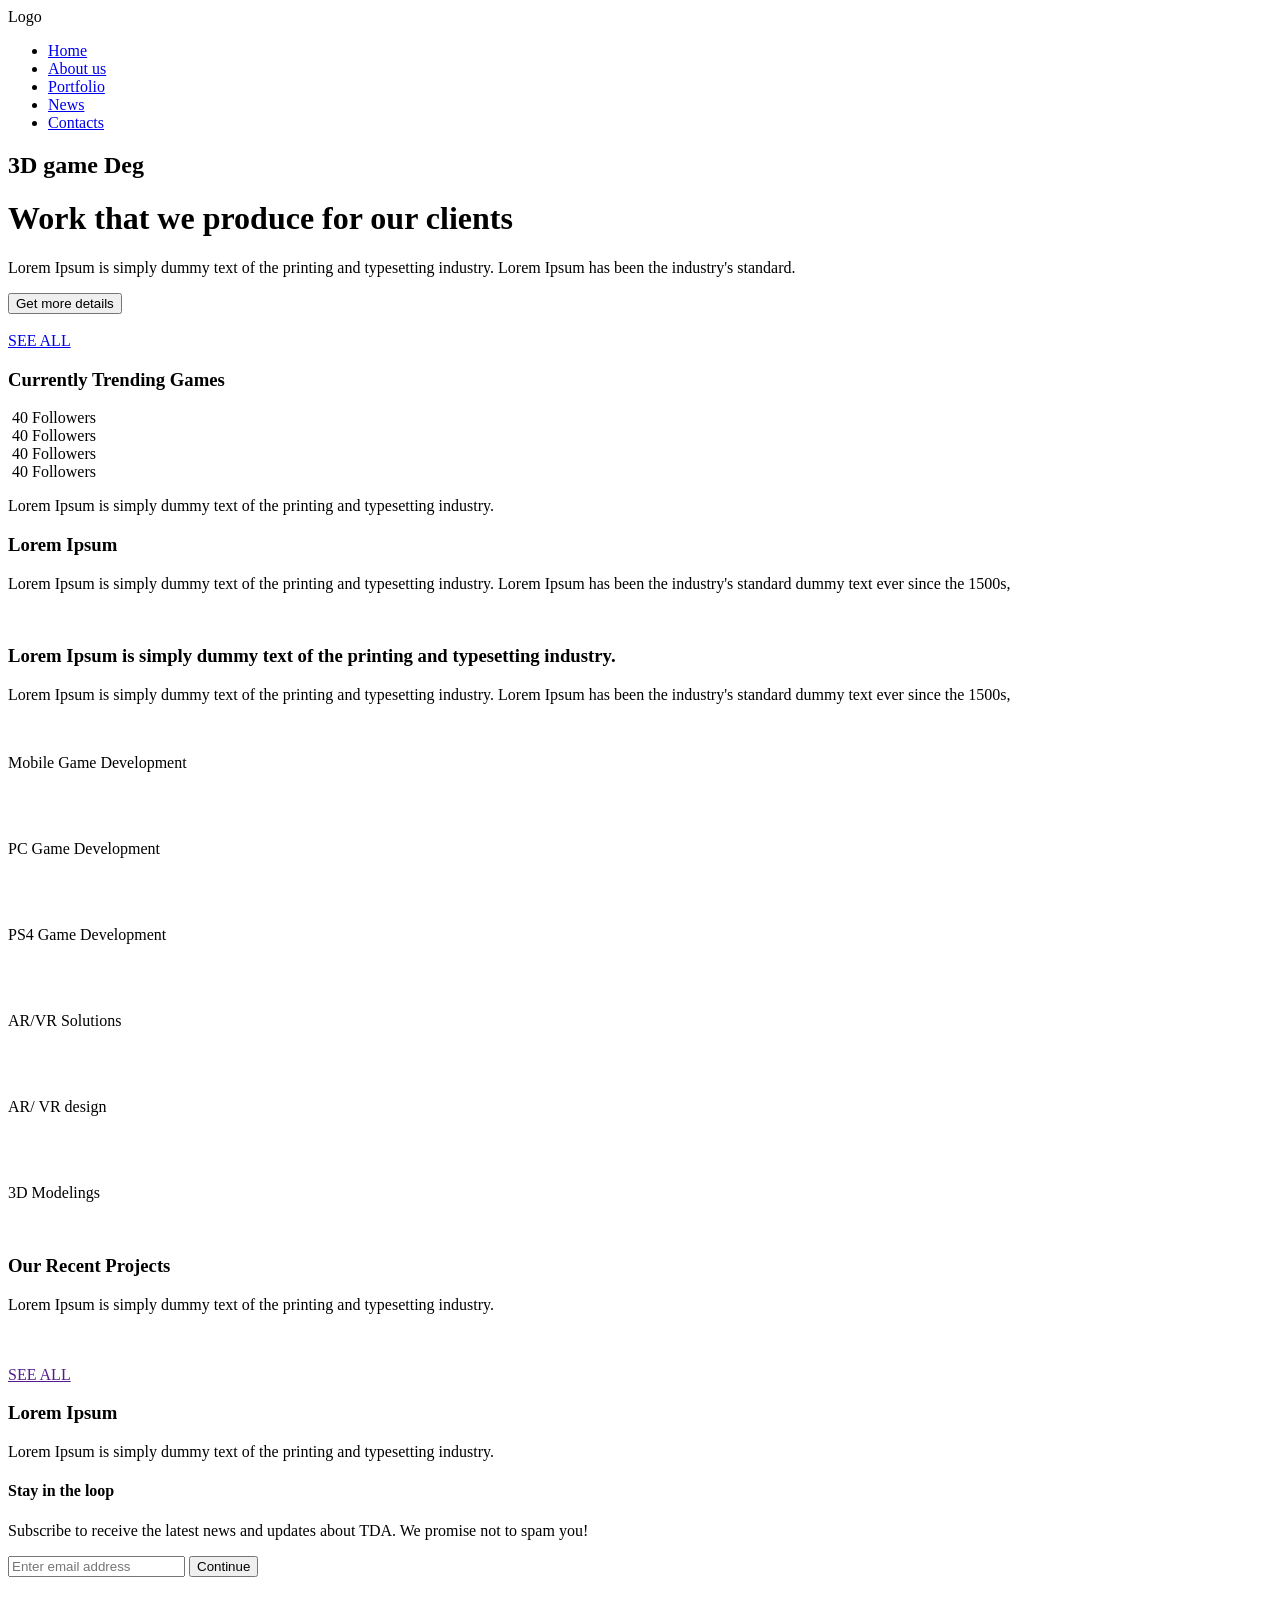
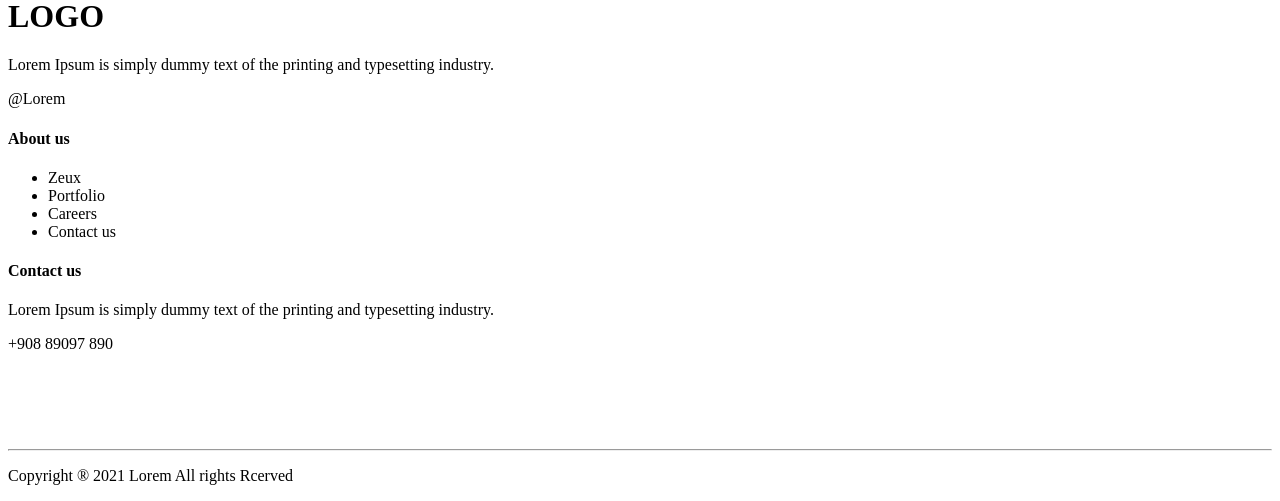
==== index.html @ a77f90f7 "Add files via upload" ====
<!DOCTYPE html>
<html lang="en">
<head>
    <meta charset="UTF-8">
    <meta name="Virsaviya Vishnevskaa" content="width=device-width, initial-scale=1.0">
    <title>Game Website</title>
    <link rel="stylesheet" href="/css/main.css">
</head>
<body>
    <div class="wrapper">
       <header class="container">
        <span class="logo">Logo</span>
        <nav>
            <ul>
                <li class="active"><a href="/">Home</a></li>
                <li><a href="/about.html">About us</a></li>
                <li><a href="/services.html">Portfolio</a></li>
                <li><a href="/news.html">News</a></li>
                <li class="btn"><a href="/contacts.html">Contacts</a></li>
            </ul>
        </nav>
        </header>
        <div class="hero container">
        <div class="hero-info">
            <h2>3D game Deg</h2>
            <h1>Work that we produce for our clients</h1>
            <p>Lorem Ipsum is simply dummy text of the printing and typesetting industry. Lorem Ipsum has been the industry's standard.</p>
            <button class="btn">Get more details</button>
        </div>
        <img src="img/joystick.svg" alt="">
       </div>
       <div class="container trending">
        <a href="#" class="see-all">SEE ALL</a>
        <h3>Currently Trending Games</h3>
        

        <div class="games">
            <div class="block">
                <img src="/img/game1.png" alt="">
                <span><img src="/img/fire 1.svg" alt="">40 Followers</span>
            </div>
            <div class="block">
                <img src="/img/game2.png" alt="">
                <span><img src="/img/fire 1.svg" alt="">40 Followers</span>
            </div>
            <div class="block">
                <img src="/img/game3.png" alt="">
                <span><img src="/img/fire 1.svg" alt="">40 Followers</span>
            </div>
            <div class="block">
                <img src="/img/game4.png" alt="">
                <span><img src="/img/fire 1.svg" alt="">40 Followers</span>
            </div>
        </div>
       </div>

       <div class="container big-text">
        <p>Lorem Ipsum is simply dummy text of the printing and typesetting industry.</p>
       </div>
       <div class="container banner">
        <h3>Lorem Ipsum</h3>
        <p>Lorem Ipsum is simply dummy text of the printing and typesetting industry. Lorem Ipsum has been the industry's standard dummy text ever since the 1500s,</p>
        <img src="/img/banner.png" alt="">
       </div>
     </div>
     <div class="features">
        <div class="container">
            <h3>Lorem Ipsum is simply dummy text of the printing and typesetting industry.</h3>
            <p>Lorem Ipsum is simply dummy text of the printing and typesetting industry. Lorem Ipsum has been the industry's standard dummy text ever since the 1500s,</p>
            <div class="info">
                <div class="block">
                    <img src="/img/feature1.png" alt="">
                    <p>Mobile Game Development</p>
                    <img src="/img/arrow 1.png" alt="">
                </div>
                 <div class="block">
                    <img src="/img/feature 2.png" alt="">
                    <p>PC Game Development</p>
                    <img src="/img/arrow 1.png" alt="">
                </div>
                 <div class="block">
                    <img src="/img/feature 3.png" alt="">
                    <p>PS4 Game Development</p>
                    <img src="/img/arrow 1.png" alt="">
                </div>
                 <div class="block">
                    <img src="/img/feature 4.png" alt="">
                    <p>AR/VR Solutions</p>
                    <img src="/img/arrow 1.png" alt="">
                </div>
                 <div class="block">
                    <img src="/img/feature 5.png" alt="">
                    <p>AR/ VR design</p>
                    <img src="/img/arrow 1.png" alt="">
                </div>
                 <div class="block">
                    <img src="/img/feature 6.png" alt="">
                    <p>3D Modelings</p>
                    <img src="/img/arrow 1.png" alt="">
                </div>
            </div>
        </div>
     </div>
     <div class="wrapper">
        <div class="container projects">
            <h3>Our Recent Projects</h3>
            <p>Lorem Ipsum is simply dummy text of the printing and typesetting industry. </p>
            <div class="images">
                <img src="/img/image1.png" alt="">
                <img src="/img/image2.png" alt="">
                <img src="/img/image3.png" alt="">
            </div>
             <div class="images">
                <img src="/img/image4.png" alt="">
                <img src="/img/image5.png" alt="">
                <img src="/img/image6.png" alt="">
            </div>
            <a href="" class="see-all">SEE ALL</a>
        </div>
        <div class="container email">
            <h3>Lorem Ipsum</h3>
            <p>Lorem Ipsum is simply dummy text of the printing and typesetting industry. </p>
            <div class="block">
                <div>
                    <h4>Stay in the loop</h4>
                    <p>Subscribe to receive the latest news and updates about TDA.
We promise not to spam you! </p>
                </div>
                <div>
                    <input type="email" id="emailField" placeholder="Enter email address">
                    <button onclick="checkEmail()">Continue</button>
                </div>
            </div>
        </div>
     </div>

     <footer>
        <div class="container footer-block">
            <div>
                <h1>LOGO</h1>
                <p>Lorem Ipsum is simply dummy text of the printing and typesetting industry. </p>
                <p>@Lorem</p>
            </div>
            <div>
                <h4>About us</h4>
                <ul>
                    <li>Zeux</li>
                    <li>Portfolio</li>
                    <li>Careers</li>
                    <li>Contact us</li>
                </ul>
            </div>
            <div>
                <h4>Contact us</h4>
                <p>Lorem Ipsum is simply dummy text of the printing and typesetting industry. </p>
                <p>+908 89097 890</p>
            </div>
            <div class="footer-dots">
                <div class="footer-dot"><img src="/img/facebook 1.png" alt=""></div>
                <div class="footer-dot"><img src="/img/instagram 1.png" alt=""></div>
                <div class="footer-dot"><img src="/img/twitter 1.png" alt=""></div>
                <div class="footer-dot"><img src="/img/linkedin 1.png" alt=""></div>
            </div>
        </div>
        <hr>
        <p>Copyright ® 2021 Lorem All rights Rcerved</p>
    </footer>


     <script>
        function checkEmail(){
            let email = document.querySelector('#emailField').value;
            if(!email.includes('@')) alert('Нет символа @');
            else if(!email.includes('.')) alert('Нет символа .');
            else alert('Все отлично');
        }
     </script>
</body>
</html>
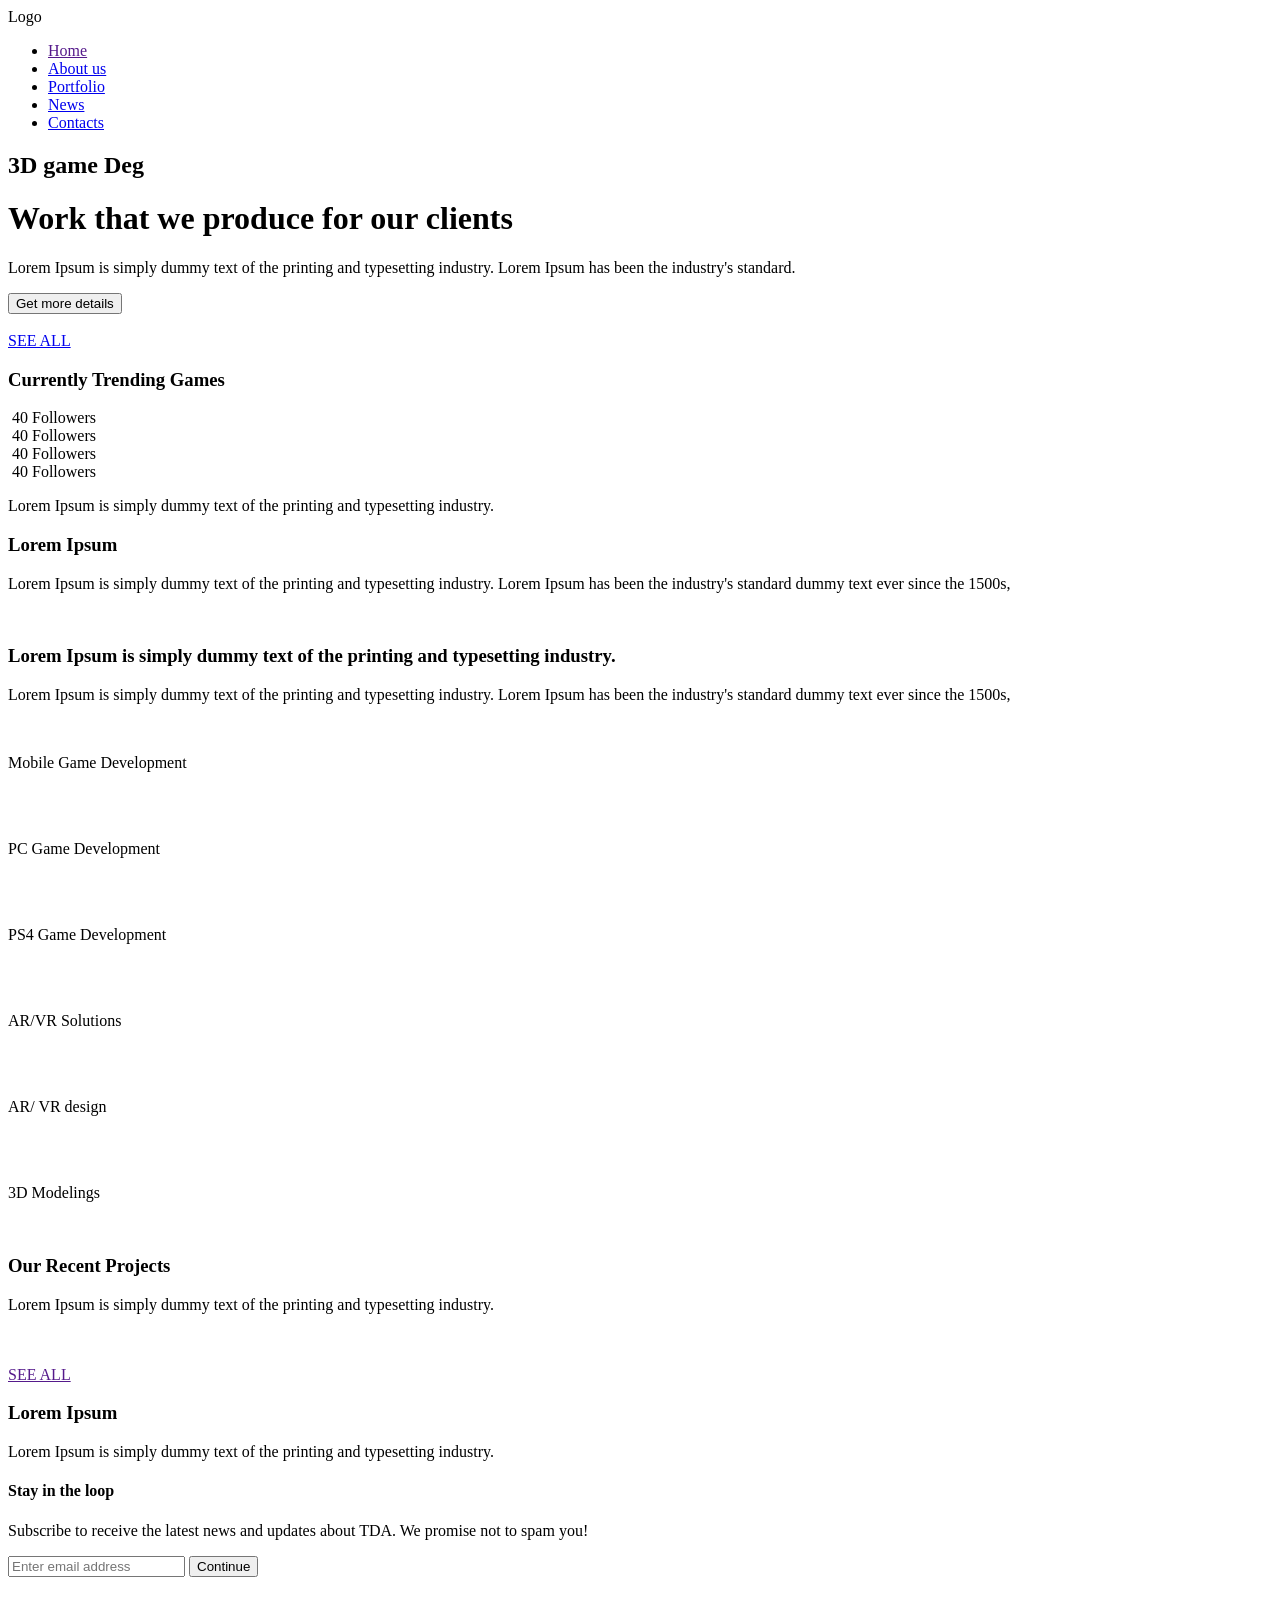
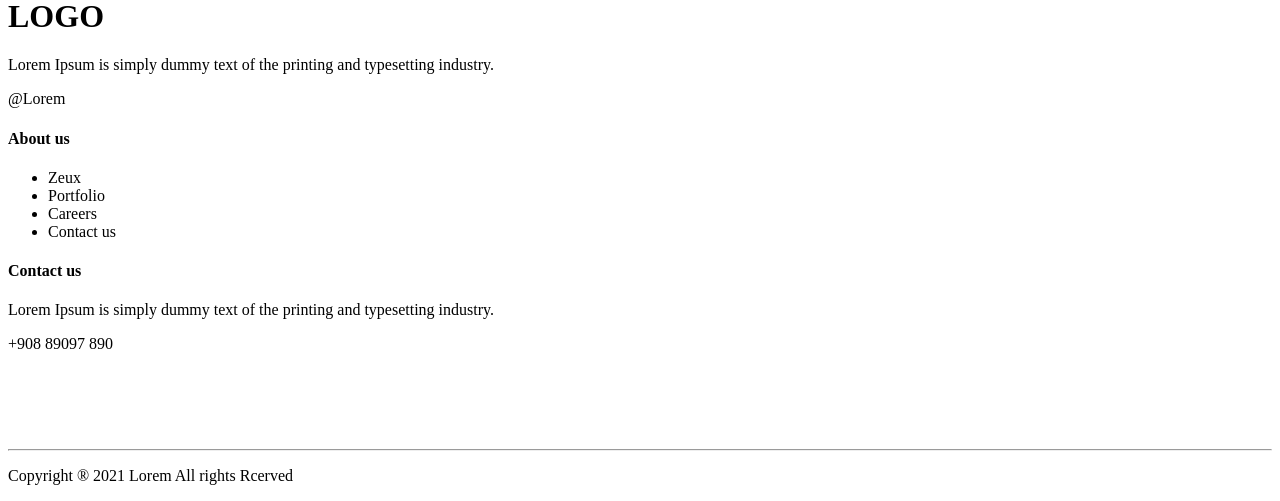
==== commit 4efe0f69: "Add files via upload" ====
--- a/index.html
+++ b/index.html
@@ -4,7 +4,7 @@
     <meta charset="UTF-8">
     <meta name="Virsaviya Vishnevskaa" content="width=device-width, initial-scale=1.0">
     <title>Game Website</title>
-    <link rel="stylesheet" href="/css/main.css">
+    <link rel="stylesheet" href="css/main.css">
 </head>
 <body>
     <div class="wrapper">
@@ -12,11 +12,11 @@
         <span class="logo">Logo</span>
         <nav>
             <ul>
-                <li class="active"><a href="/">Home</a></li>
-                <li><a href="/about.html">About us</a></li>
-                <li><a href="/services.html">Portfolio</a></li>
-                <li><a href="/news.html">News</a></li>
-                <li class="btn"><a href="/contacts.html">Contacts</a></li>
+                <li class="active"><a href="">Home</a></li>
+                <li><a href="about.html">About us</a></li>
+                <li><a href="services.html">Portfolio</a></li>
+                <li><a href="news.html">News</a></li>
+                <li class="btn"><a href="contacts.html">Contacts</a></li>
             </ul>
         </nav>
         </header>
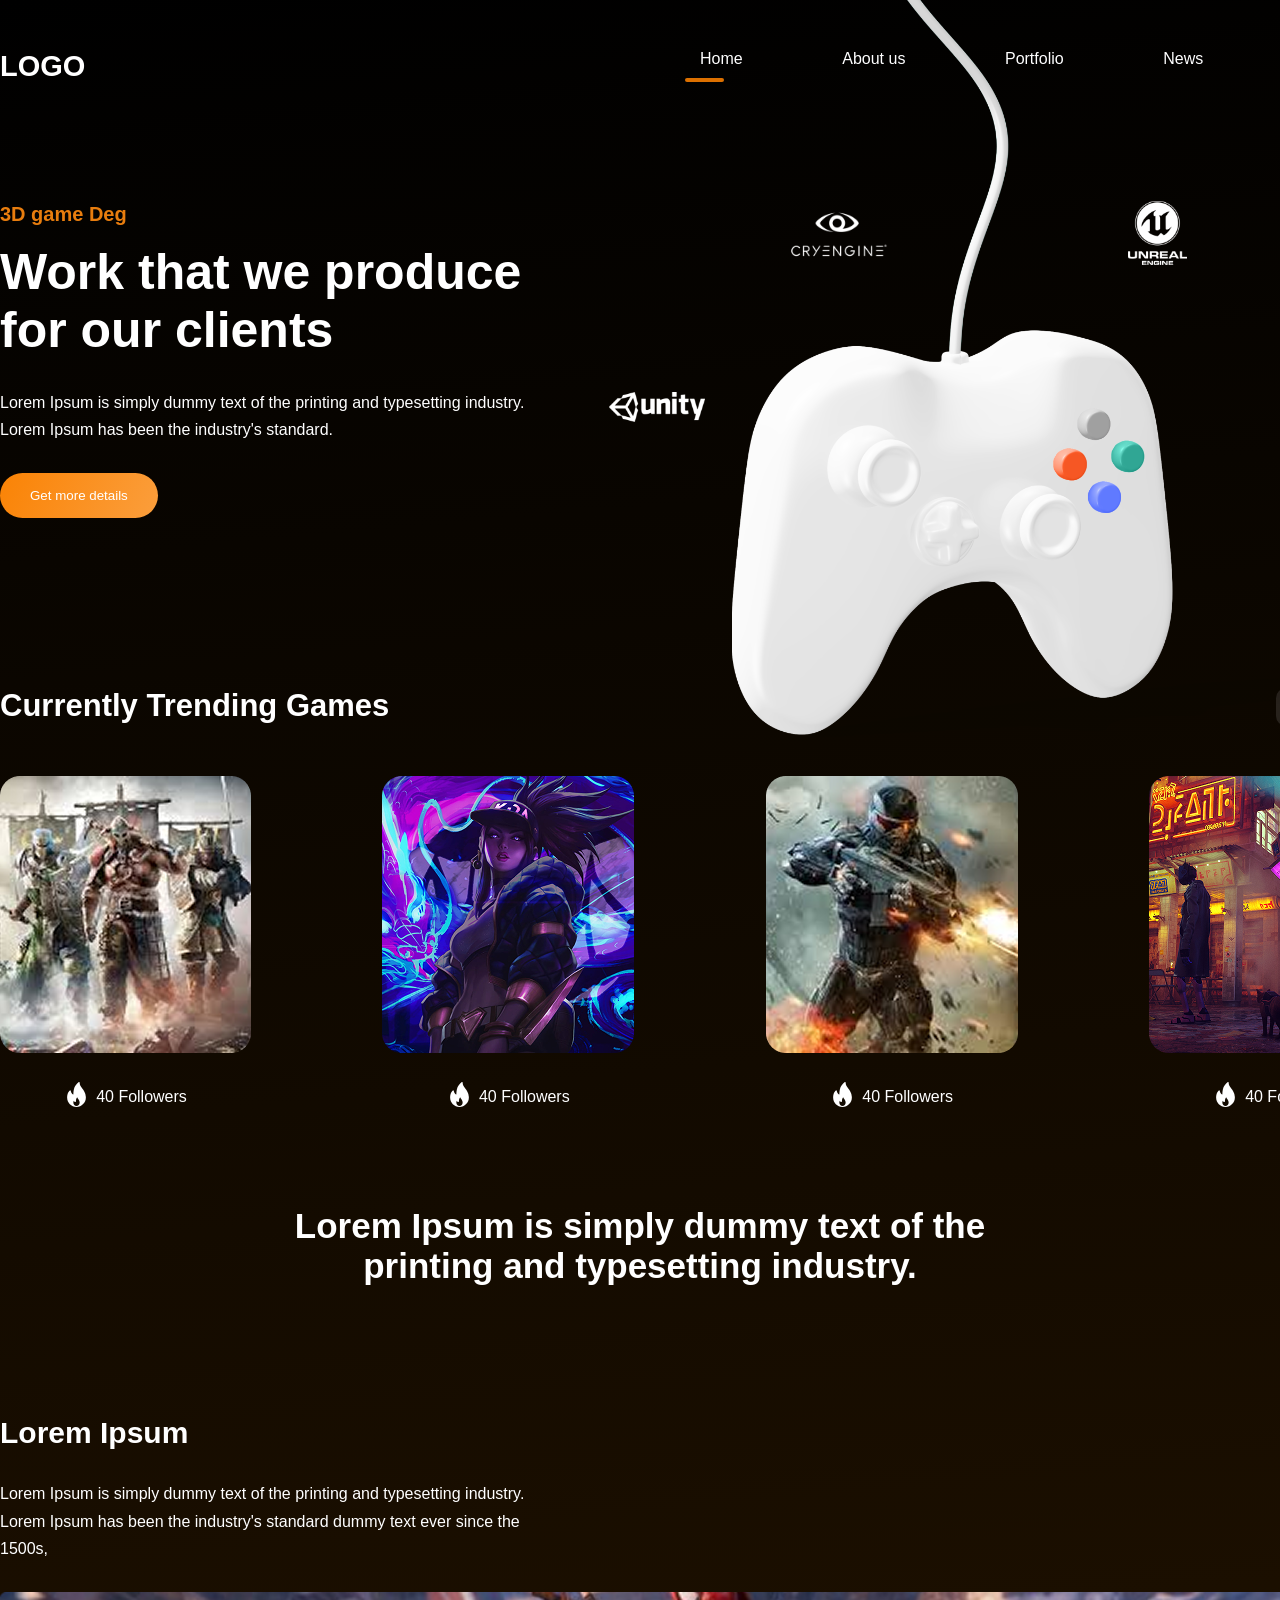
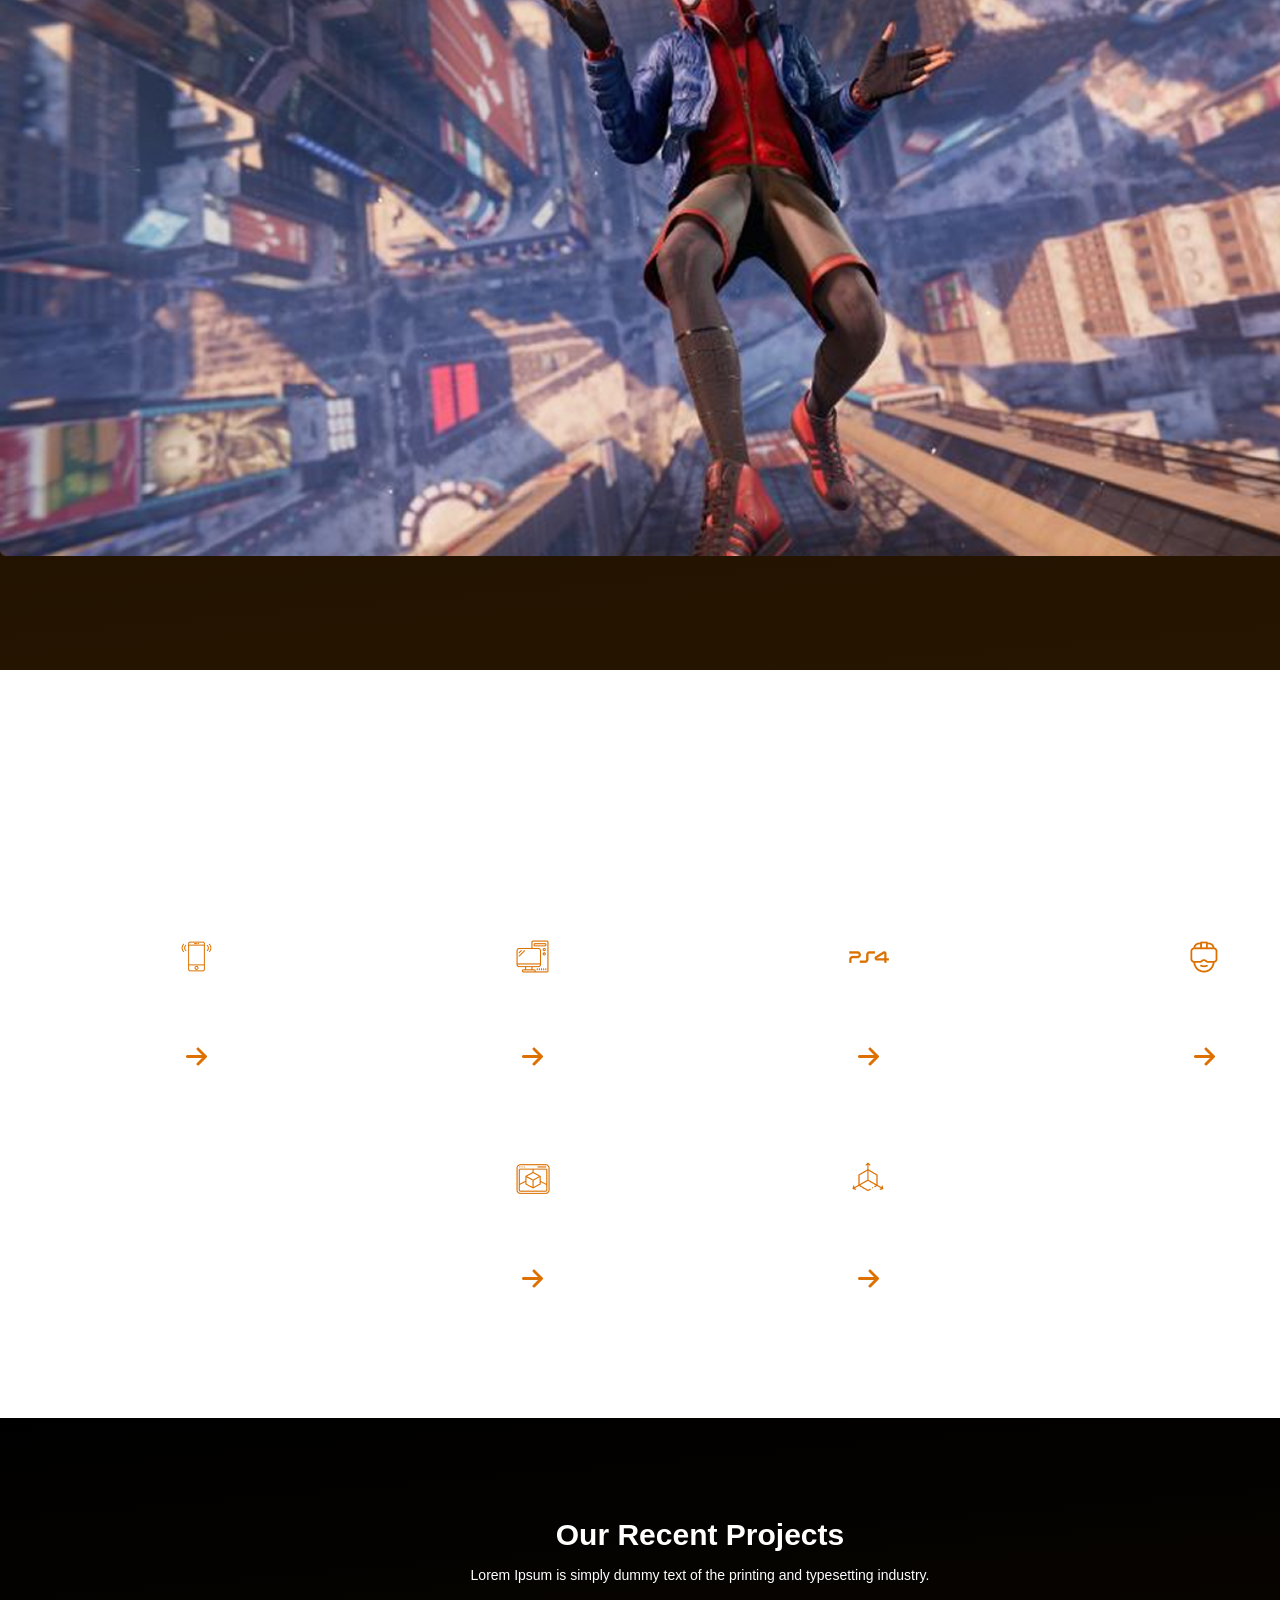
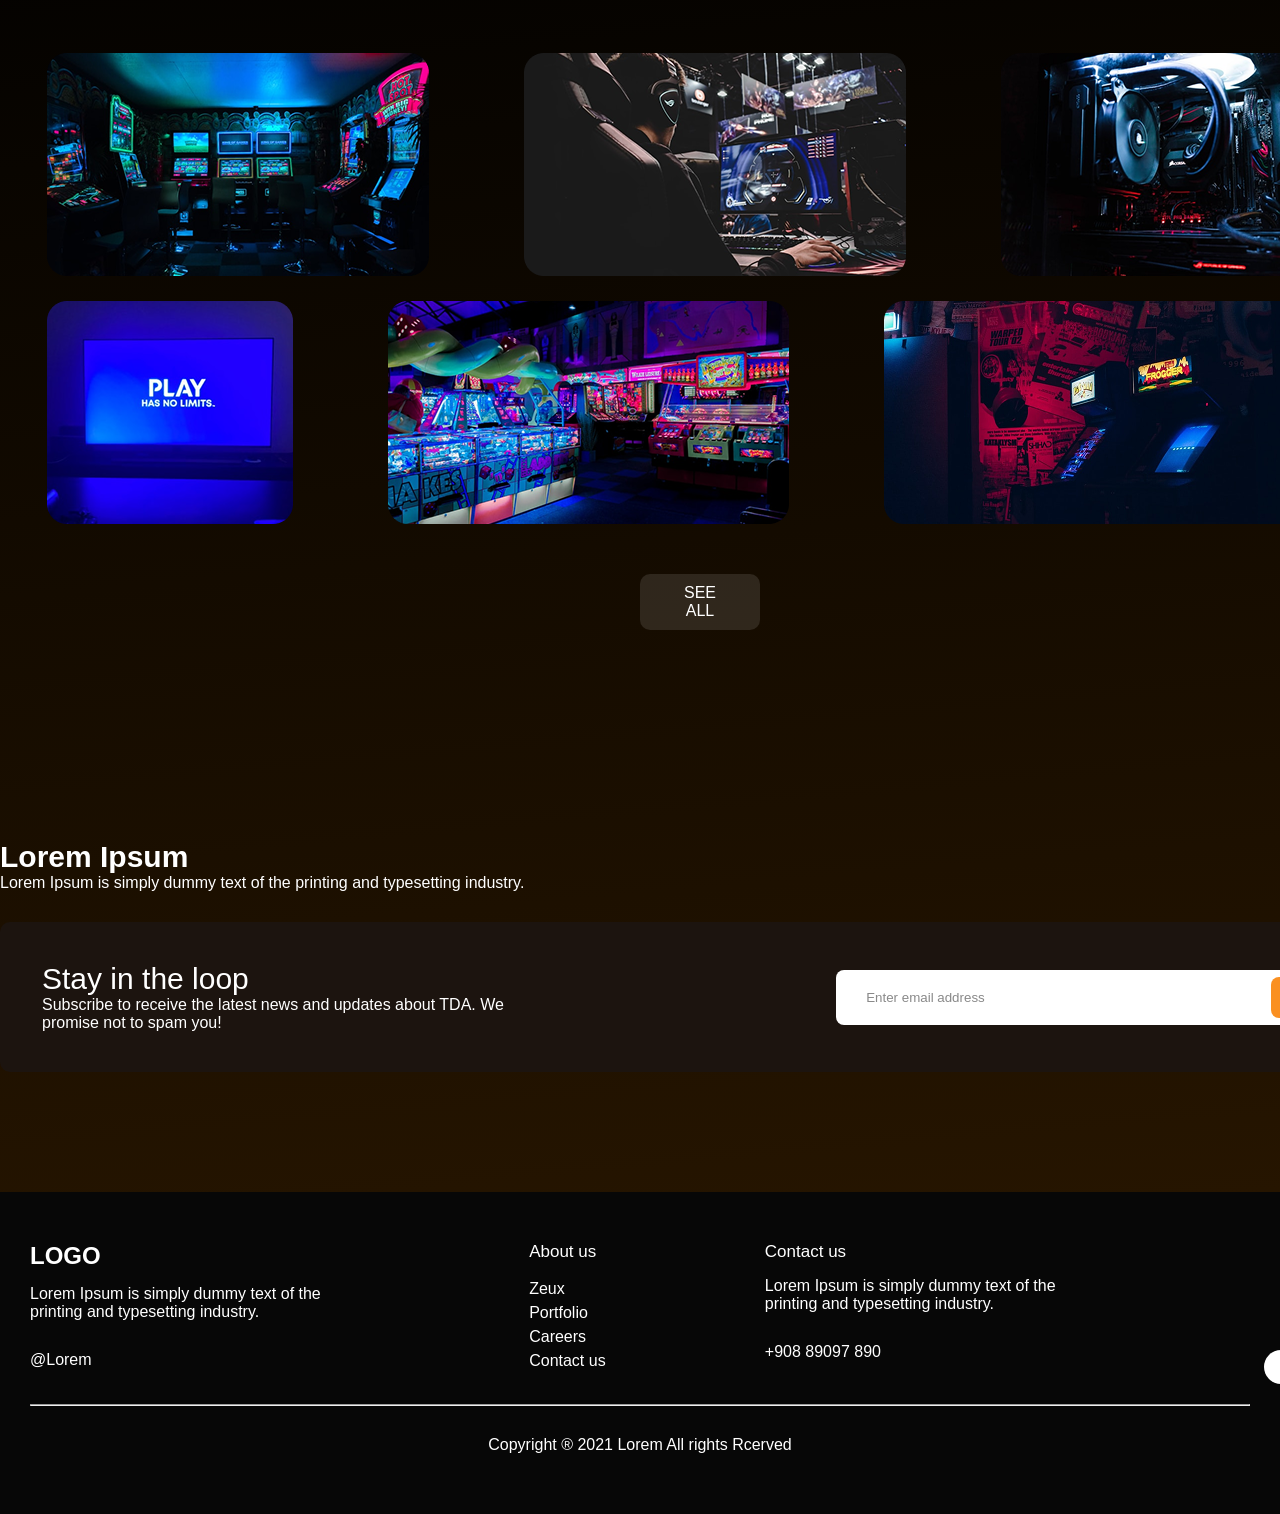
==== commit a94b3539: "fix file structure" ====
--- a/index.html
+++ b/index.html
@@ -36,20 +36,20 @@
 
         <div class="games">
             <div class="block">
-                <img src="/img/game1.png" alt="">
-                <span><img src="/img/fire 1.svg" alt="">40 Followers</span>
+                <img src="img/game1.png" alt="">
+                <span><img src="img/fire1.svg" alt="">40 Followers</span>
             </div>
             <div class="block">
-                <img src="/img/game2.png" alt="">
-                <span><img src="/img/fire 1.svg" alt="">40 Followers</span>
+                <img src="img/game2.png" alt="">
+                <span><img src="img/fire1.svg" alt="">40 Followers</span>
             </div>
             <div class="block">
-                <img src="/img/game3.png" alt="">
-                <span><img src="/img/fire 1.svg" alt="">40 Followers</span>
+                <img src="img/game3.png" alt="">
+                <span><img src="img/fire1.svg" alt="">40 Followers</span>
             </div>
             <div class="block">
-                <img src="/img/game4.png" alt="">
-                <span><img src="/img/fire 1.svg" alt="">40 Followers</span>
+                <img src="img/game4.png" alt="">
+                <span><img src="img/fire1.svg" alt="">40 Followers</span>
             </div>
         </div>
        </div>
@@ -60,7 +60,7 @@
        <div class="container banner">
         <h3>Lorem Ipsum</h3>
         <p>Lorem Ipsum is simply dummy text of the printing and typesetting industry. Lorem Ipsum has been the industry's standard dummy text ever since the 1500s,</p>
-        <img src="/img/banner.png" alt="">
+        <img src="img/banner.png" alt="">
        </div>
      </div>
      <div class="features">
@@ -69,34 +69,34 @@
             <p>Lorem Ipsum is simply dummy text of the printing and typesetting industry. Lorem Ipsum has been the industry's standard dummy text ever since the 1500s,</p>
             <div class="info">
                 <div class="block">
-                    <img src="/img/feature1.png" alt="">
+                    <img src="img/feature1.png" alt="">
                     <p>Mobile Game Development</p>
-                    <img src="/img/arrow 1.png" alt="">
+                    <img src="img/arrow1.png" alt="">
                 </div>
                  <div class="block">
-                    <img src="/img/feature 2.png" alt="">
+                    <img src="img/feature2.png" alt="">
                     <p>PC Game Development</p>
-                    <img src="/img/arrow 1.png" alt="">
+                    <img src="img/arrow1.png" alt="">
                 </div>
                  <div class="block">
-                    <img src="/img/feature 3.png" alt="">
+                    <img src="img/feature3.png" alt="">
                     <p>PS4 Game Development</p>
-                    <img src="/img/arrow 1.png" alt="">
+                    <img src="img/arrow1.png" alt="">
                 </div>
                  <div class="block">
-                    <img src="/img/feature 4.png" alt="">
+                    <img src="img/feature4.png" alt="">
                     <p>AR/VR Solutions</p>
-                    <img src="/img/arrow 1.png" alt="">
+                    <img src="img/arrow1.png" alt="">
                 </div>
                  <div class="block">
-                    <img src="/img/feature 5.png" alt="">
+                    <img src="img/feature5.png" alt="">
                     <p>AR/ VR design</p>
-                    <img src="/img/arrow 1.png" alt="">
+                    <img src="img/arrow1.png" alt="">
                 </div>
                  <div class="block">
-                    <img src="/img/feature 6.png" alt="">
+                    <img src="img/feature6.png" alt="">
                     <p>3D Modelings</p>
-                    <img src="/img/arrow 1.png" alt="">
+                    <img src="img/arrow1.png" alt="">
                 </div>
             </div>
         </div>
@@ -106,14 +106,14 @@
             <h3>Our Recent Projects</h3>
             <p>Lorem Ipsum is simply dummy text of the printing and typesetting industry. </p>
             <div class="images">
-                <img src="/img/image1.png" alt="">
-                <img src="/img/image2.png" alt="">
-                <img src="/img/image3.png" alt="">
+                <img src="img/image1.png" alt="">
+                <img src="img/image2.png" alt="">
+                <img src="img/image3.png" alt="">
             </div>
              <div class="images">
-                <img src="/img/image4.png" alt="">
-                <img src="/img/image5.png" alt="">
-                <img src="/img/image6.png" alt="">
+                <img src="img/image4.png" alt="">
+                <img src="img/image5.png" alt="">
+                <img src="img/image6.png" alt="">
             </div>
             <a href="" class="see-all">SEE ALL</a>
         </div>
@@ -156,10 +156,10 @@
                 <p>+908 89097 890</p>
             </div>
             <div class="footer-dots">
-                <div class="footer-dot"><img src="/img/facebook 1.png" alt=""></div>
-                <div class="footer-dot"><img src="/img/instagram 1.png" alt=""></div>
-                <div class="footer-dot"><img src="/img/twitter 1.png" alt=""></div>
-                <div class="footer-dot"><img src="/img/linkedin 1.png" alt=""></div>
+                <div class="footer-dot"><img src="img/facebook1.png" alt=""></div>
+                <div class="footer-dot"><img src="img/instagram1.png" alt=""></div>
+                <div class="footer-dot"><img src="img/twitter1.png" alt=""></div>
+                <div class="footer-dot"><img src="img/linkedin1.png" alt=""></div>
             </div>
         </div>
         <hr>
--- a/css/main.css
+++ b/css/main.css
@@ -0,0 +1,1102 @@
+@import url('https://fonts.googleapis.com/css2?family=Poppins:wght@400;500;700;800&display=swap');
+*{
+    margin: 0;
+    padding: 0;
+}
+body{
+    font-family: 'poppins', sans-serif ;
+    font-weight: 400;
+    color: #fff;
+    font-size: 16px;
+}
+a{
+    text-decoration: none;
+}
+img{
+    max-width: 100%;
+}
+.wrapper{
+    background: linear-gradient(175deg,rgba(0, 0, 0, 1) 0%, rgba(38, 21, 0, 1) 100%);
+    width: 100%;
+}
+
+.container{
+    width: 1400px;
+    margin: 0 auto;
+}
+header{
+    padding: 50px 0;
+}
+header .logo, footer .blocks .logo{
+    text-transform: uppercase;
+    font-size: 29px;
+    font-weight: 800;
+}
+header nav{
+    float: right;
+    width: 50%;
+}
+header nav ul{
+    list-style:none;
+    display: flex;
+    justify-content: space-between;
+    z-index: 2;
+    position: relative;
+}
+header nav ul li{
+    display: inline-block;
+}
+header nav ul li a{
+    color:#fff;
+}
+header nav ul li.active::after{
+    content: '';
+    display: block;
+    width: 39px;
+    height: 4px;
+    background: #DC7000;
+    border-radius: 10px;
+    position: relative;
+    top: 10px;
+    left: -15px;
+}
+
+header nav ul li:not(.active):not(.btn) a:hover{
+    border-bottom: 5px solid #DC7000;
+}
+header nav ul li.btn a, .email .block button{
+    background: #FA9021;
+    padding: 9px 17px;
+    border-radius: 5px;
+    transition: all 500ms ease;
+}
+header nav ul li.btn a:hover, .email .block button:hover{
+    background: #8b4902;
+}
+.hero{
+    padding-bottom: 100px;
+    position: relative;
+    z-index: 1;
+}
+.hero-info{
+    width: 527px;
+    padding-top: 70px;
+}
+.hero-info h2{
+    font-weight: 700;
+    font-size: 20px;
+    color: #E87D0E;
+}
+.hero-info h1{
+    font-weight: 700;
+    font-size:50px;
+    margin: 17px 0;
+}
+.hero-info p{
+    font-weight: 500;
+    line-height: 170%;
+    margin:30px 0;
+}
+.hero-info .btn, .hero-about .info button{
+    background: linear-gradient(114deg,rgba(250, 131, 5, 1) 0%, rgba(251, 158, 60, 1) 100%);
+    color:#fff;
+    border-radius: 40px;
+    padding: 15px 30px;
+    border: 0;
+    transition: all 500ms ease;
+}
+.hero-info .btn:hover, .hero-about .info button:hover{
+    cursor: pointer;
+    transform: scale(1.1);
+}
+.hero img{
+    position: absolute;
+    top: -150px;
+    right: 0;
+}
+
+/* Секция с играми */
+.trending{
+    padding-top: 70px;
+}
+.trending h3{
+    font-size: 31px;
+    font-weight: 700;
+}
+.trending .see-all, .projects .see-all{
+    color:#fff;
+    background: rgba(255, 255, 255, 0.11);
+    border-radius: 10px;
+    padding: 10px 30px;
+    float:right;
+    display: block;
+    transition: all 500ms ease;
+}
+
+.trending .see-all:hover, .projects .see-all:hover{
+    transform: scale(1.1);
+}
+.trending .games{
+    display: flex;
+    justify-content: space-between;
+    width: 100%;
+    padding: 50px 0;
+}
+.trending .games span{
+    display: block;
+    text-align: center;
+    margin-top: 20px;
+}
+.trending .games span img{
+    position: relative;
+    top: 5px;
+    margin-right: 7px;
+}
+.big-text {
+    font-weight: 700;
+    font-size: 35px;
+    text-align: center;
+    padding: 50px 0;
+    width: 800px;
+}
+.banner{
+    padding: 80px 0;
+}
+.banner h3{
+    font-size: 30px;
+    font-weight: 700;
+    margin-bottom: 30px;
+}
+.banner p{
+    line-height: 170%;
+    margin-bottom: 30px;
+    width: 550px;
+}
+.banner img{
+    width: 100%;
+    margin-bottom: 30px;
+}
+/*секция с функциями */
+
+.features{
+    background: url('/img/backround.png') no-repeat center center fixed;
+    background-size: cover;
+    padding: 80px 0;
+}
+.features h3,
+.features p {
+    margin-bottom: 20px;
+    text-align: center;
+    max-width: 800px;
+    margin-left: auto;
+    margin-right: auto;
+}
+.features h3{
+    font-size: 30px;
+}
+.features .info{
+    display: flex;
+    justify-content: center;
+    flex-wrap: wrap;
+}
+.features .info .block{
+    text-align: center;
+    width: 20%;
+    margin: 30px 2%;
+}
+.features .info .block img{
+    margin-bottom: 15px;
+}
+/*секция с проектами*/
+.projects{
+    padding: 100px 0;
+}
+.projects h3{
+    font-size: 30px;
+    text-align: center;
+    margin-bottom: 15px;
+}
+.projects p{
+    width: 500px;
+    text-align: center;
+    font-size: 14px;
+    margin-left: auto;
+    margin-right: auto;
+    margin-bottom: 70px;
+}
+.projects .images{
+    display: flex;
+    justify-content: space-around;
+    margin-bottom: 25px;
+}
+.projects .see-all{
+    float: none;
+    width: 60px;
+    text-align: center;
+    margin: 50px auto;
+}
+/*нижняя часть*/
+
+.email{
+    padding-bottom: 120px;
+}
+.email h3{
+    margin-top: 60px;
+    font-size: 30px;
+}
+.email .block{
+    background: #1C140F;
+    margin-top: 30px;
+    border-radius: 10px;
+    padding: 40px 3%;
+    width: 94%;
+    display: flex;
+    justify-content: space-between;
+    align-items: center;
+}
+.email .block h4{
+    font-size: 30px;
+    font-weight: 500;
+}
+.email .block p{
+   width: 500px;
+}
+
+.email .block input{
+    background: #fff;
+    outline: none;
+    border: 0;
+    border-radius: 8px;
+    width: 380px;
+    font-family: 'poppins', sans-serif ;
+    font-weight: 400;
+    padding: 20px 30px;
+    position: relative;
+    right: -100px;
+    z-index: 1;
+    padding-right: 120px
+}
+.email .block input::placeholder{
+    color: #898989;
+}
+.email .block button{
+    cursor: pointer;
+    border: 0;
+    color: #fff;
+    padding: 13px 17px;
+    border-radius: 8px;
+    position: relative;
+    z-index: 2;
+}
+/*страница про нас*/
+.hero-about{
+    padding-bottom: 200px;
+    position: relative;
+}
+.hero-about .info{
+    width: 450px; 
+    padding: 50px 0px;
+}
+.hero-about .info h1{
+    font-size: 30px;
+    margin-bottom: 20px;
+}
+.hero-about .info .home{
+    font-size:12px;
+    margin: 35px 0;
+}
+.hero-about .info .about{
+    color:#E47500;
+    font-size: 12px;
+}
+.hero-about .info .text{
+    font-size: 15px;
+    margin-bottom: 50px;
+}
+
+.hero-about img{
+    position: absolute;
+    right: -60px;
+    top: 0;
+}
+.only-text p{
+    font-size: 25px;
+    font-weight: 500;
+    padding: 70px 0;
+}
+/* секция с блоками*/
+
+.work{
+    padding: 80px 0;
+}
+.work h2{
+    font-size: 25px;
+    margin-bottom: 40px;
+}
+
+.work .blocks{
+    display: flex;
+    justify-content: space-between;
+}
+.work .blocks .block{
+    width: 25%;
+    border-radius: 20px;
+    padding: 50px 35px;
+    background: #1C140F;
+}
+
+.work .blocks .block h3{
+    font-size: 20px;
+    margin: 20px 0;
+}
+.work .blocks .block .badge{
+    border-radius: 7px;
+    padding: 10px 20px;
+}
+.work .blocks .block .badge.purple{
+    background: rgba(176, 0, 220, 0.11);
+}
+.work .blocks .block .badge.brown{
+    background: rgba(220, 66, 0, 0.11);;
+}
+.work .blocks .block .badge.green{
+    background: rgba(0, 220, 141, 0.11);
+}
+
+.description{
+    background: #1C140F;
+}
+.description .desc{
+    display: flex;
+    align-items: center;
+    gap:100px;
+}
+.description .desc img{
+    padding-top: 100px;
+}
+.description .desc .desc-infa{
+    width: 536px;
+    padding: 120px 0;
+}
+.description .desc .desc-infa h4{
+    font-weight:400;
+}
+.description .desc .desc-infa h1{
+    font-size: 28px;
+    padding: 15px 0;
+}
+.description .desc .desc-infa p{
+    line-height: 1.8;
+}
+.team{
+    padding: 50px 0;
+}
+.team h2{
+    font-size: 25px;
+    margin-bottom: 50px;
+}
+.team .team-blocks{
+    display: flex;
+    justify-content: space-between;
+}
+.team .team-blocks .block{
+    background: #1C140F;
+    padding: 35px 85px;
+    border-radius: 20px;
+    text-align: center;
+}
+
+.loop{
+    padding: 50px;
+}
+.loop h3{
+    font-size: 30px;
+    font-weight: 500;
+    margin-bottom: 30px;
+}
+.loop p{
+    width: 530px;
+}
+.loop .loop-block{
+    display: flex;
+    justify-content: space-between;
+    align-items: center;
+    background: #1C140F;
+    border-radius: 15px;
+    padding: 40px 50px;
+    margin: 50px 0;
+}
+.loop .loop-block h4{
+    font-size: 30px;
+    font-weight: 400;
+    padding-bottom: 7px;
+}
+.loop .loop-block p{
+    width: 500px;
+}
+.loop .loop-block input{
+    background: #fff;
+    padding: 14px 20px;
+    width: 384px;
+    border-radius: 8px;
+    border: 0;
+    outline: none;
+    font-family: 'poppins', sans-serif;
+    position: relative;
+    right: -120px;
+    z-index: 1;
+    padding-right: 120px
+}
+.loop .loop-block button{
+    background: #DC7000;
+    color: #fff;
+    padding: 9px 15px;
+    border-radius: 8px;
+    width: 105px;
+    border: 0;
+    position: relative;
+    z-index: 2;
+}
+
+/*страница с портфолио*/
+
+.service{
+    padding: 50px 0;
+}
+.service .orange{
+    color: #E47500;
+}
+.service .home{
+    text-align: center;
+    font-weight: 400;
+}
+.service h1{
+    text-align: center;
+    font-size: 33px;
+    font-weight: 600;
+    padding: 15px 0;
+}
+.service .text{
+    text-align: center;
+}
+.service .blocks{
+    display: flex;
+    justify-content: space-between;
+    background: #1C140F;
+    padding: 40px 100px;
+    border-radius: 10px;
+    margin-top: 50px;
+}
+.service .blocks .block{
+    display: flex;
+    gap:36px;
+    align-items: center;
+    padding: 30px 0;
+}
+.service .block:not(:last-child){
+    border-right: 2px solid #fff;
+    padding-right: 150px;
+}
+.service .blocks .block .info h3{
+    font-size: 25px;
+}
+.service .blocks .block .info p{
+    font-size: 20px;
+}
+
+.video{
+    display: flex;
+    gap:85px;
+    padding: 50px 0;
+}
+.video .info h1{
+    width: 380px;
+    font-size: 30px;
+    padding-bottom: 15px;
+}
+.video .info p{
+    width: 430px;
+    padding-bottom: 40px;
+    font-size: 14px;
+}
+.video .info ul{
+    list-style: none;
+}
+.video .info ul li{
+    display: flex;
+    gap: 10px;
+    align-items: center;
+    margin-bottom: 20px;
+    font-size: 14px;
+}
+
+.text-image{
+    display: flex;
+    justify-content: space-between;
+    padding: 100px 0;
+}
+.text-image .infa h1{
+    font-size: 30px;
+    font-weight: 500;
+    margin-bottom: 40px;
+    width: 480px;
+}
+.text-image .infa p{
+    font-size: 17px;
+    width: 540px;
+}
+.text-image .infa .text1{
+    padding-bottom: 30px;
+}
+.text-image .infa button{
+   margin-top: 50px;
+   padding: 15px 45px;
+   background: #DC7000;
+   color: #fff;
+   border: 0;
+   font-size: 16px;
+}
+.text-image2{
+    display: flex;
+    gap: 120px;
+    padding: 50px 0;
+}
+.text-image2 .infa h1{
+    font-size: 30px;
+    font-weight: 500;
+    margin-bottom: 40px;
+    width: 480px;
+}
+.text-image2 .infa p{
+    font-size: 17px;
+    width: 540px;
+}
+.text-image2 .infa .text1{
+    padding-bottom: 30px;
+}
+.text-image2 .infa button{
+   margin-top: 50px;
+   padding: 15px 45px;
+   background: #DC7000;
+   color: #fff;
+   border: 0;
+   font-size: 16px;
+}
+
+.reviews{
+    background: #1C140F;
+    padding: 70px 0;
+}
+.customer h1{
+    text-align: center;
+    font-size: 35px;
+    font-weight: 500;
+    width: 450px;
+    margin: 0 auto;
+}
+.customer .text1{
+    width: 550px;
+    text-align: center;
+    margin: 0 auto;
+    padding: 40px;
+}
+.customer .peoples-blocks{
+    display: flex;
+    justify-content: space-between;
+    gap: 50px;
+}
+.customer .peoples-blocks .people-block{
+    padding: 30px 30px;
+    border-radius: 10px;
+    border: 2px solid #fff;
+}
+.customer .peoples-blocks .people-block:hover{
+    border-color: #DC7000;
+    cursor: pointer;
+}
+.customer .peoples-blocks .people-block p{
+    width: 340px;
+    padding-top: 20px;
+}
+.customer .peoples-blocks .people-block .rating-block{
+    display: flex;
+    justify-content: space-between;
+    align-items: center;
+}
+.customer .peoples-blocks .people-block .rating-block .person{
+    display: flex;
+    gap: 20px;
+}
+.customer .peoples-blocks .people-block .rating-block .person{
+    display: flex;
+    gap: 20px;
+}
+.reviews-nav{
+    display: flex;
+    justify-content: space-between;
+    align-items: center;
+    margin-top: 40px;
+    padding: 0 20px;
+}
+.dots{
+    display: flex;
+    gap: 10px;
+    align-items: center;
+}
+.dot{
+    width: 10px;
+    height: 10px;
+    border-radius: 50%;
+    background: #fff;
+}
+.dot.active{
+    width: 45px;
+    background: #DC7000;
+    border-radius: 5px;
+}
+.arrows{
+    display: flex;
+    gap: 15px;
+    margin-right: 100px;
+}
+.arrow-btn{
+    width: 60px;
+    height: 60px;
+    border-radius: 50%;
+    border: 2px solid #DC7000;
+    background: transparent;
+    color: #DC7000;
+}
+.arrow-btn.active{
+    background: #DC7000;
+}
+
+.projects-secrvices{
+    padding: 100px 0;
+}
+.projects-secrvices h3{
+    font-size: 30px;
+    font-weight: 500;
+}
+.projects-secrvices .p1{
+    width: 545px;
+    padding: 20px 0;
+}
+.projects-blocks{
+    display: flex;
+    justify-content: space-between;
+    background: #1B1B1B;
+    padding: 40px 50px;
+    border-radius: 15px;
+    align-items: center;
+    margin-top: 20px;
+}
+.projects-blocks h4{
+    font-size: 30px;
+    font-weight: 500;
+}
+.projects-blocks .p2{
+    font-size: 17px;
+    font-weight: 400;
+    width: 520px;
+    padding-top: 10px;
+}
+.projects-blocks input{
+    padding: 14px 20px;
+    width: 400px;
+    border-radius: 8px;
+    background: #fff;
+    border: none;
+    font-family: 'poppins', sans-serif;
+    position: relative;
+    z-index: 1;
+    right: -105px;
+    
+}
+.projects-blocks input::placeholder{
+    color: #898989;
+}
+.projects-blocks button{
+    background: #DC7000;
+    border-radius: 8px;
+    padding: 10px 20px;
+    border: none;
+    color: #fff;
+    position: relative;
+    z-index: 2;
+}
+
+footer{
+    background: #070707;
+}
+.blocks-servies{
+    display: flex;
+    justify-content: space-between;
+    padding: 50px 0;
+}
+.blocks-servies .dotas{
+    display: flex;
+    justify-content: center;
+    gap:15px;
+    align-items: end;
+}
+.blocks-servies .dotas .dota{
+    width: 35px;
+    height: 35px;
+    background: #fff;
+    border-radius: 50%;
+    display: flex;
+    justify-content: center;
+    align-items: center;
+}
+.blocks-servies h1{
+    font-size: 24px;
+}
+.blocks-servies p{
+    width: 330px;
+    padding: 25px 0;
+}
+.blocks-servies h4{
+    font-weight: 400;
+}
+.blocks-servies ul{
+    list-style: none;
+    padding-top: 25px;
+} 
+.blocks-servies ul li{
+    margin-bottom: 10px;
+}
+footer > p{
+    text-align: center;
+    padding: 30px 0;
+}
+
+
+/* страница с новостями*/
+.search{
+    padding: 50px 0;
+}
+.search-nav{
+    display: flex;
+    justify-content: center;
+    gap:10px;
+}
+.search-nav a{
+    text-decoration: none;
+    color: #fff;
+    transition: color 300ms ease;
+}
+.search-nav a:hover{
+    color:#DC7000;
+}
+.search-nav .current{
+    color: #DC7000;
+}
+.seacrh-text{
+    text-align: center;
+}
+.seacrh-text h1{
+    font-size: 33px;
+    font-weight: 600;
+}
+.search-block{
+    background: #1C140F;
+    width: 400px;
+    height: 50px;
+    display: flex;
+    align-items: center;
+    margin: 50px auto;
+    border-radius: 10px;
+    gap:15px
+}
+.search-block .search-input{
+    background: transparent;
+    border: none;
+    width: 100%;
+    outline: none;
+}
+.search-block .search-input::placeholder{
+    color: #fff;
+}
+.search-block .search-icon{
+    padding-left: 15px;
+    flex-shrink: 0;
+}
+.news{
+    display: flex;
+    justify-content: space-between;
+}
+.news-infa .infa-block h1{
+    width: 570px;
+    font-size: 30px;
+    padding-bottom: 30px;
+}
+.news-infa .infa-block p{
+    width: 530px;
+    padding-bottom: 30px;
+}
+.news-infa .infa-block .infa-block-btn{
+    padding: 30px 0;
+}
+.news-infa .infa-block .infa-block-btn button{
+    background: #2351F5;
+    border: none;
+    padding: 15px 35px;
+    color: #fff;
+}
+.news-infa .infa-block .infa-block-btn{
+    display: flex;
+    align-items: center;
+    gap:15px;
+}
+.news-infa> hr{
+    margin: 85px 0;
+}
+.news-posts .posts-block{
+    display: flex;
+    justify-content: space-between;
+    gap:30px;
+    padding-bottom: 50px;
+}
+.news-posts .posts-block .posts-block-text h2{
+    width: 390px;
+    font-size: 23px;
+    font-weight: 500;
+}
+.news-posts .posts-block .posts-block-text .posts-block-btn{
+    display: flex;
+    gap: 15px;
+    align-items: center;
+}
+.news-posts .posts-block .posts-block-text .posts-block-btn button{
+    padding: 10px 30px;
+    color: #fff;
+    border: none;
+}
+.news-posts .posts-block .posts-block-text .posts-block-btn button.pink{
+    background: #FF8484;
+}
+.news-posts .posts-block .posts-block-text .posts-block-btn button.blue{
+    background: #2351F5;
+}
+.news-posts .posts-block .posts-block-text .posts-block-btn button.orange{
+    background: #FF7C32;
+}
+.news-posts .posts-block .posts-block-text .posts-block-btn button.green{
+    background: #23A54F;
+}
+.news-posts .posts-block .posts-block-text .posts-block-btn button.perple{
+    background: #9921C3;
+}
+.lorem{
+    padding: 50px 0;
+}
+.lorem h3{
+    font-size: 30px;
+    font-weight: 500;
+}
+.lorem .lorem-text{
+    width: 540px;
+    padding: 30px 0;
+}
+.lorem .lorem-blocks{
+    background: #1C140F;
+    padding: 40px 50px;
+    border-radius: 15px;
+    display: flex;
+    justify-content: space-between;
+    align-items: center;
+    margin: 50px 0;
+}
+.lorem .lorem-blocks h4{
+    font-size: 30px;
+    font-weight: 500;
+}
+.lorem .lorem-blocks .lorem-blocks-text{
+    width: 520px;
+    padding-top: 10px;
+}
+.lorem .lorem-blocks input{
+    width: 380px;
+    height: 48px;
+    background: #fff;
+    border-radius: 8px;
+    border: none;
+    font-family: 'poppins', sans-serif;
+    padding: 0 15px;
+    position: relative;
+    z-index: 1;
+    right: -105px;
+}
+.lorem .lorem-blocks input::placeholder{
+    color: #898989;
+}
+.lorem .lorem-blocks button{
+    padding: 10px 20px;
+    border-radius: 8px;
+    background: #DC7000;
+    border: none;
+    color: #fff;
+    position: relative;
+    z-index: 2;
+}
+footer{
+    background:#070707;
+    padding: 30px;
+}
+.footer-block{
+    display: flex;
+    justify-content: space-between;
+    padding: 20px 0;
+}
+.footer-block h1{
+    font-size: 24px;
+}
+.footer-block p{
+    width: 340px;
+    padding: 15px 0;
+}
+.footer-block h4{
+    font-size: 17px;
+    font-weight: 500;
+}
+.footer-block ul{
+    list-style: none;
+    padding-top: 15px;
+}
+.footer-block ul li{
+    padding: 3px 0;
+}
+.footer-block .footer-dots{
+    display: flex;
+    justify-content: center;
+    gap:10px;
+    align-items: end;
+    
+}
+.footer-block .footer-dots .footer-dot{
+    height: 34px;
+    width: 34px;
+    background: #fff;
+    border-radius: 50%;
+    display: flex;
+    justify-content: center;
+    align-items: center;
+}
+footer > p{
+    text-align: center;
+}
+
+/*страница кантакты*/
+.service img{
+    display: block;
+    margin: 0 auto;
+    padding: 100px 0;
+    max-width: 100%;
+}
+.contacts{
+    display: flex;
+    justify-content: space-between;
+    align-items: center;
+    gap:40px;
+    padding: 50px 0;
+}
+.contacts > div{
+    flex: 1;
+}
+.footer-dots{
+    display: flex;
+    align-items: center;
+    gap:10px;
+    padding-top: 10px;
+}
+.footer-dots .footer-dot{
+    height: 50px;
+    width: 50px;
+    background: #1C140F;
+    border-radius: 50%;
+    display: flex;
+    align-items: center;
+    justify-content: center;
+}
+.contacts .block1{
+    display: flex;
+    align-items: center;
+   padding: 40px 50px;
+}
+.contacts .block2{
+    display: flex;  
+    align-items: center;
+    gap: 15px;
+    border-left: 1px solid #fff;
+    padding: 50px 50px;
+}
+.contacts .block3{
+    display: flex;  
+    align-items: center;
+    gap: 15px;
+    padding: 40px 50px;
+    border-left: 1px solid #fff;
+}
+
+.feedback{
+    padding: 70px 0;
+    background: #1C140F;
+}
+.feedback h2{
+    font-size: 30px;
+    font-weight: 500;
+    text-align: center;
+}
+.feedback p{
+    text-align: center;
+    margin-top: 10px;
+}
+.feedback form{
+    margin: 80px auto;
+    width: 600px;
+}
+.feedback form .inline{
+    display: flex;
+    justify-content: space-between;
+}
+.feedback form .inline > div{
+    width: 50%;
+}
+.feedback form label{
+    color: #4F4F4F;
+    font-size: 14px;
+}
+.feedback form input,
+.feedback form textarea{
+    background: #4F4F4F;
+    border-radius: 10px;
+    border: 0.6px solid #CECECE;
+    display: block;
+    width: 90%;
+    padding: 15px 10px;
+    outline: none;
+    color: #fff;
+    margin-top: 7px;
+    margin-bottom: 20px;
+}
+.feedback form .one-line{
+    width: 96%;
+}
+.feedback form textarea{
+    resize: none;
+    height: 200px;
+}
+.feedback form button{
+    background: #DC7000;
+    padding: 15px 35px;
+    border-radius: 10px;
+    border: none;
+    cursor: pointer;
+    color: #fff;
+    float: right;
+    transition: all 300ms ease;
+}
+.feedback form button:hover{
+    background: #8b4902;
+}
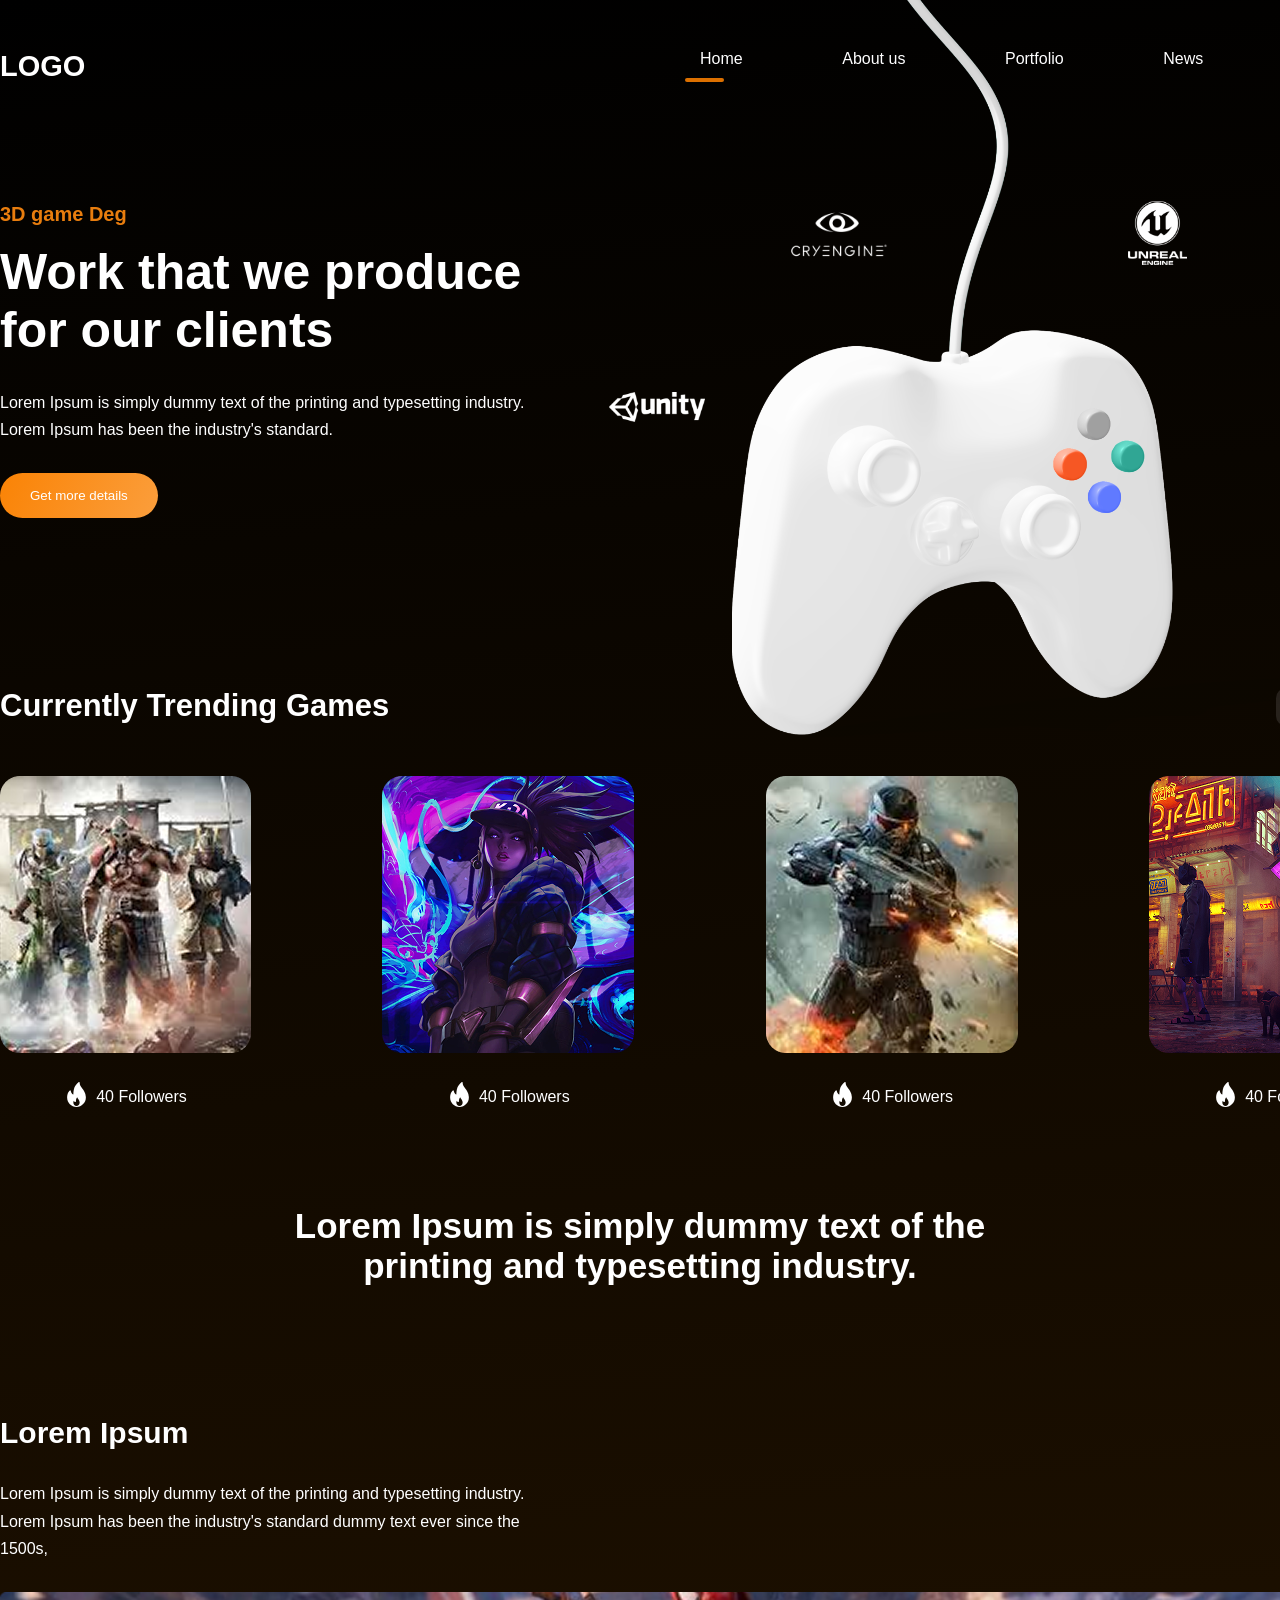
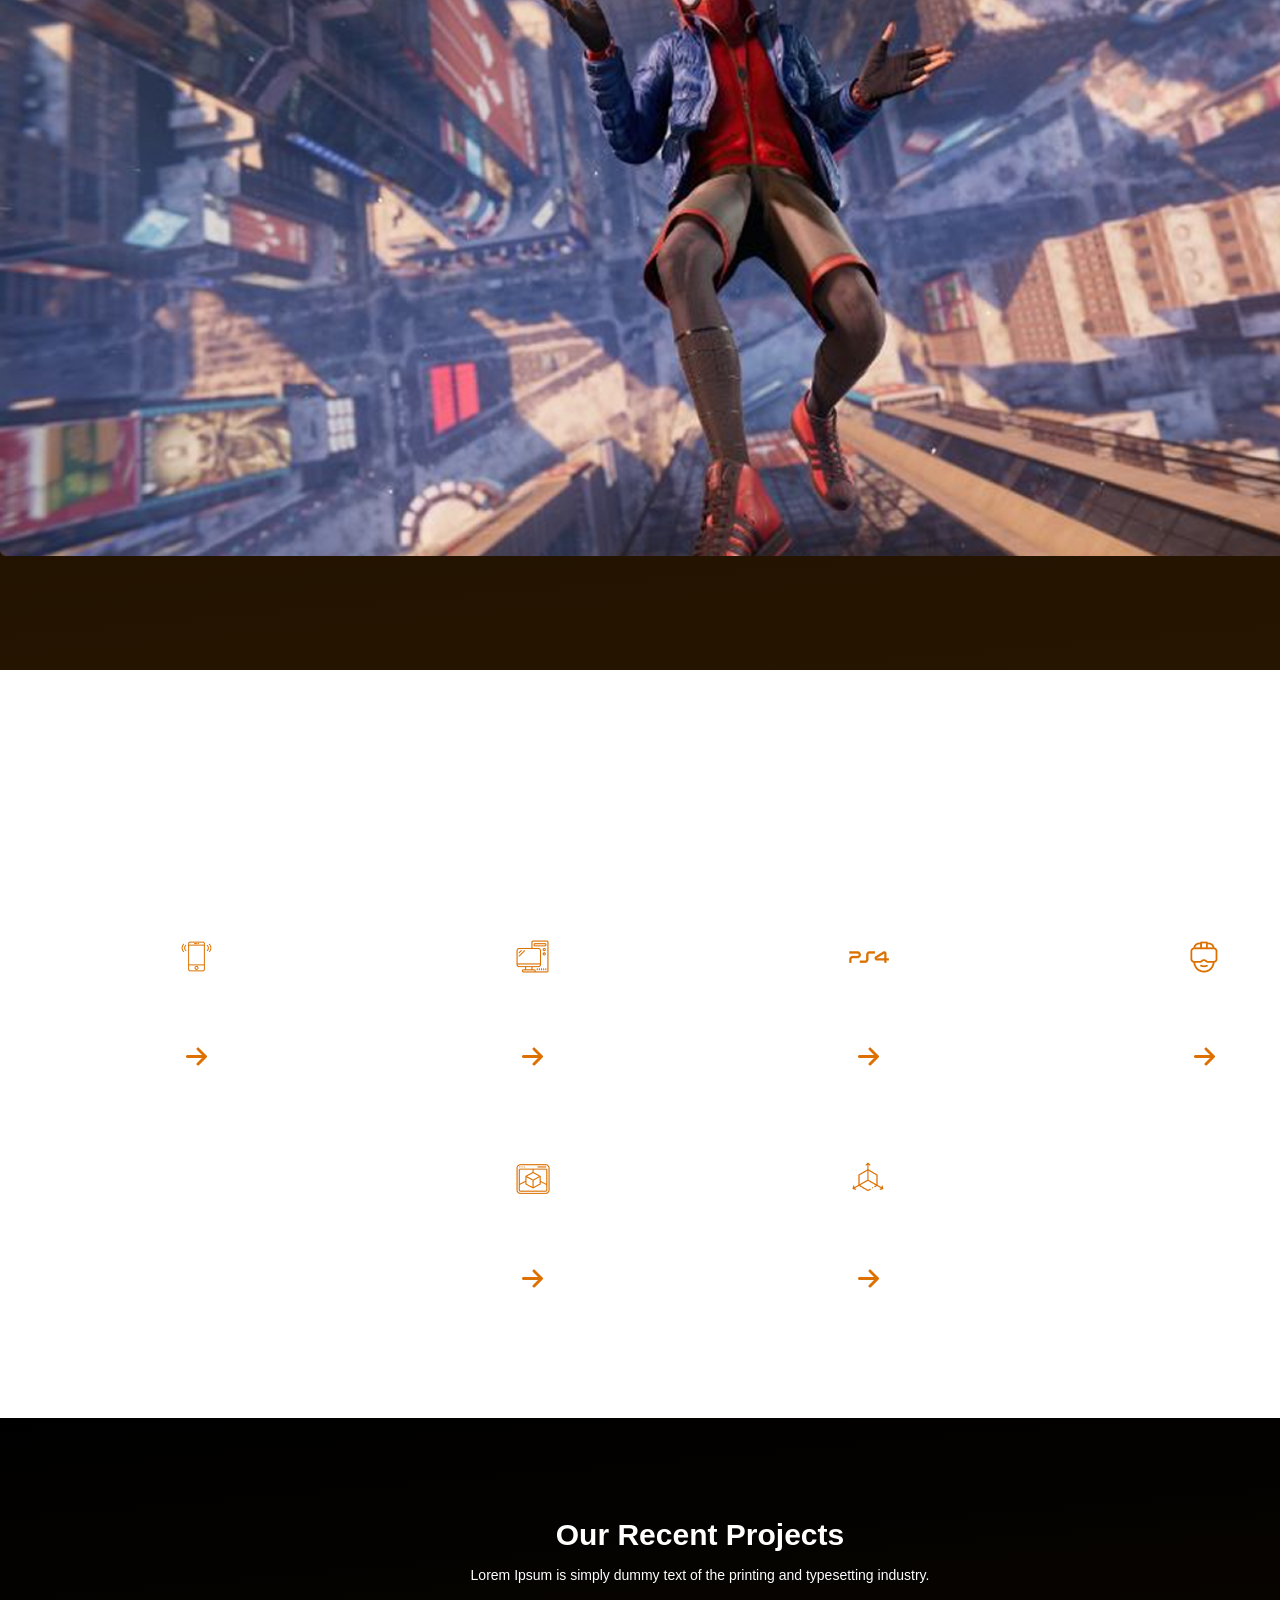
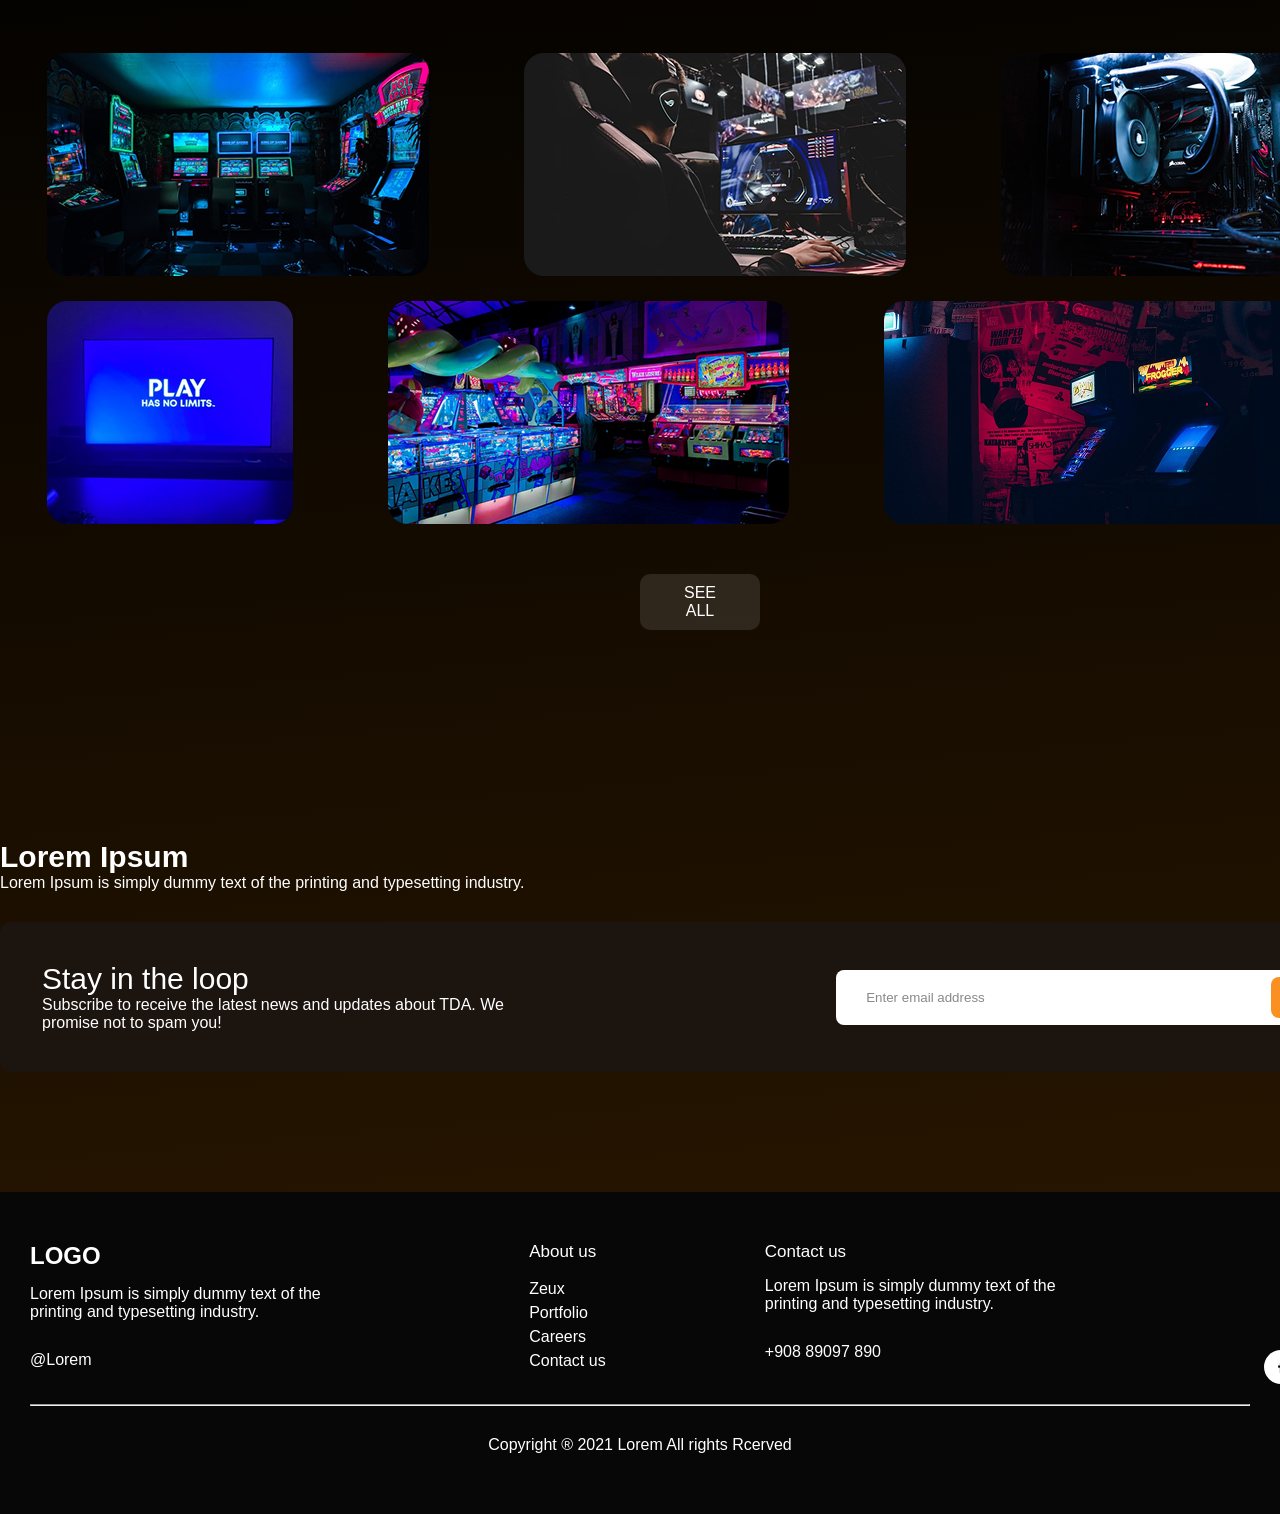
==== commit b246747b: "fix images about.html" ====
--- a/index.html
+++ b/index.html
@@ -12,7 +12,7 @@
         <span class="logo">Logo</span>
         <nav>
             <ul>
-                <li class="active"><a href="">Home</a></li>
+                <li class="active"><a href="/">Home</a></li>
                 <li><a href="about.html">About us</a></li>
                 <li><a href="services.html">Portfolio</a></li>
                 <li><a href="news.html">News</a></li>
@@ -164,9 +164,7 @@
         </div>
         <hr>
         <p>Copyright ® 2021 Lorem All rights Rcerved</p>
-    </footer>
-
-
+     </footer>
      <script>
         function checkEmail(){
             let email = document.querySelector('#emailField').value;
